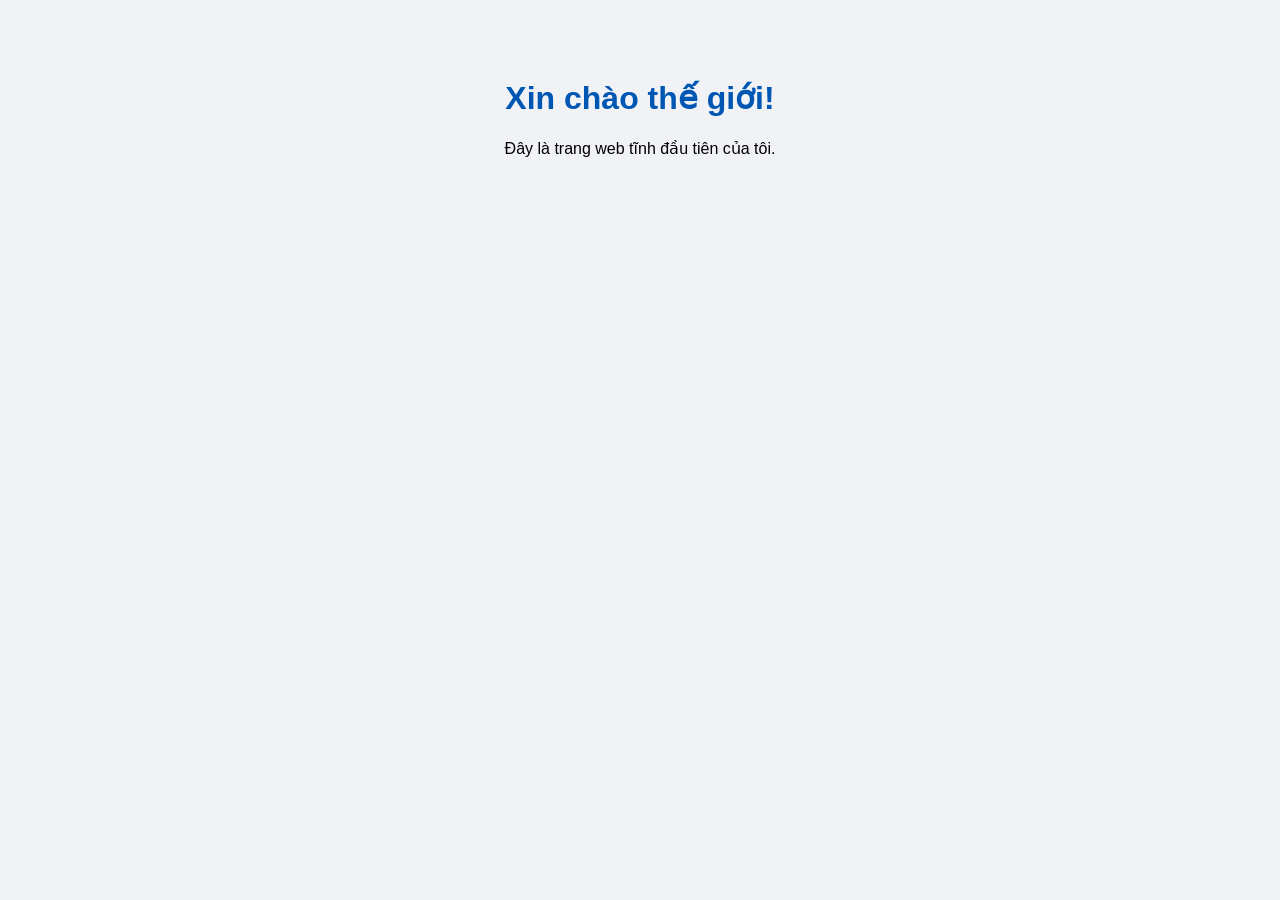
==== index.html @ 31c8afc0 "init" ====
<!DOCTYPE html>
<html lang="vi">
<head>
    <meta charset="UTF-8">
    <title>Dự án của tôi</title>
    <link rel="stylesheet" href="style.css">
</head>
<body>
    <h1>Xin chào thế giới!</h1>
    <p>Đây là trang web tĩnh đầu tiên của tôi.</p>
</body>
</html>
---- style.css ----
body {
    font-family: Arial, sans-serif;
    text-align: center;
    background-color: #f0f2f5;
    padding-top: 50px;
}
h1 {
    color: #0056b3;
}
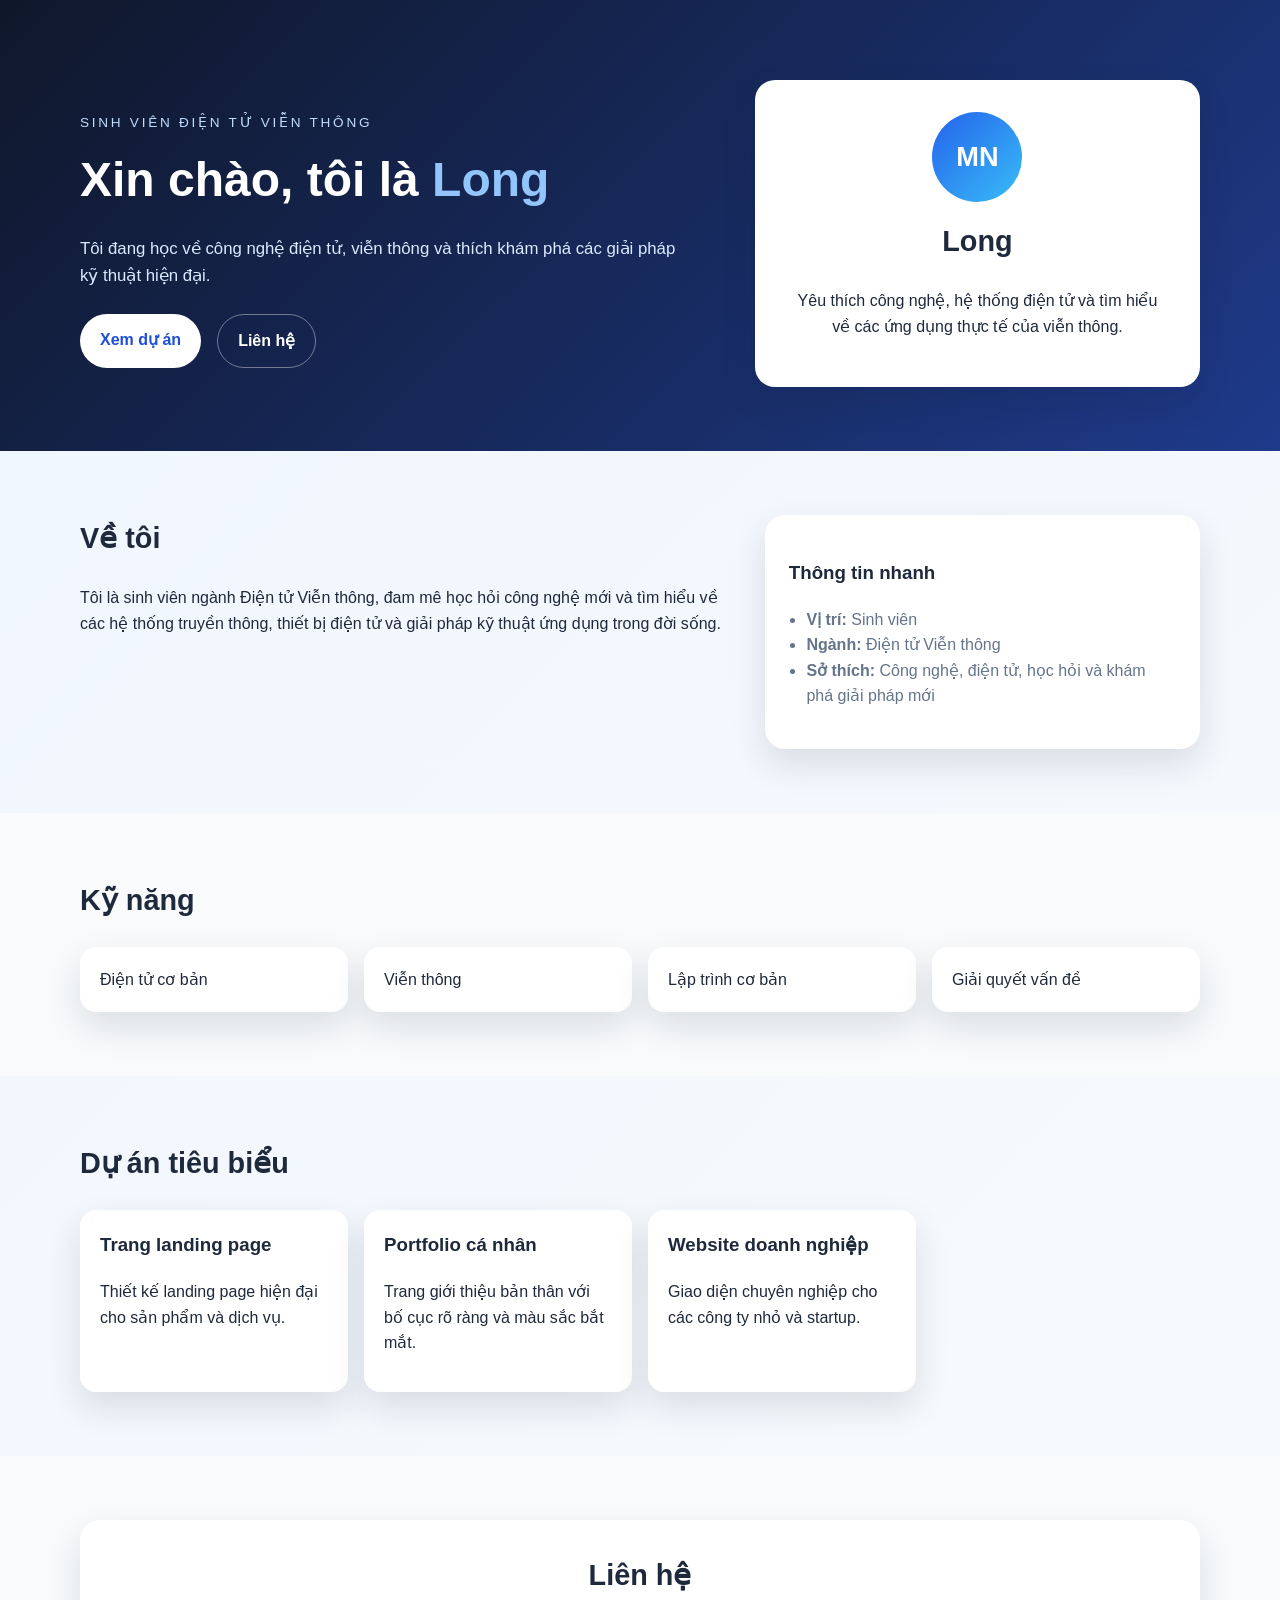
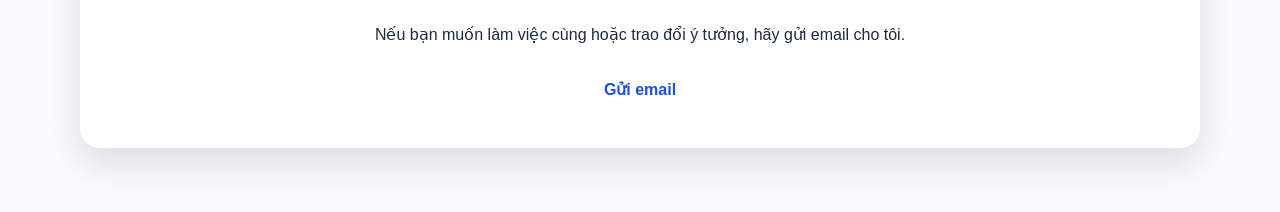
==== commit a2b234b4: "portfolio" ====
--- a/index.html
+++ b/index.html
@@ -2,11 +2,88 @@
 <html lang="vi">
 <head>
     <meta charset="UTF-8">
-    <title>Dự án của tôi</title>
+    <meta name="viewport" content="width=device-width, initial-scale=1.0">
+    <title>Portfolio của tôi</title>
     <link rel="stylesheet" href="style.css">
 </head>
 <body>
-    <h1>Xin chào thế giới!</h1>
-    <p>Đây là trang web tĩnh đầu tiên của tôi.</p>
+    <header class="hero">
+        <div class="container hero-content">
+            <div class="hero-text">
+                <p class="eyebrow">Sinh viên Điện tử Viễn thông</p>
+                <h1>Xin chào, tôi là <span>Long</span></h1>
+                <p class="lead">Tôi đang học về công nghệ điện tử, viễn thông và thích khám phá các giải pháp kỹ thuật hiện đại.</p>
+                <div class="hero-actions">
+                    <a class="button primary" href="#projects">Xem dự án</a>
+                    <a class="button secondary" href="#contact">Liên hệ</a>
+                </div>
+            </div>
+
+            <div class="hero-card">
+                <div class="avatar">MN</div>
+                <h2>Long</h2>
+                <p>Yêu thích công nghệ, hệ thống điện tử và tìm hiểu về các ứng dụng thực tế của viễn thông.</p>
+            </div>
+        </div>
+    </header>
+
+    <main>
+        <section id="about" class="section">
+            <div class="container section-grid">
+                <div>
+                    <h2>Về tôi</h2>
+                    <p>Tôi là sinh viên ngành Điện tử Viễn thông, đam mê học hỏi công nghệ mới và tìm hiểu về các hệ thống truyền thông, thiết bị điện tử và giải pháp kỹ thuật ứng dụng trong đời sống.</p>
+                </div>
+                <div class="info-box">
+                    <h3>Thông tin nhanh</h3>
+                    <ul>
+                        <li><strong>Vị trí:</strong> Sinh viên</li>
+                        <li><strong>Ngành:</strong> Điện tử Viễn thông</li>
+                        <li><strong>Sở thích:</strong> Công nghệ, điện tử, học hỏi và khám phá giải pháp mới</li>
+                    </ul>
+                </div>
+            </div>
+        </section>
+
+        <section id="skills" class="section alt">
+            <div class="container">
+                <h2>Kỹ năng</h2>
+                <div class="skills-grid">
+                    <div class="skill-card">Điện tử cơ bản</div>
+                    <div class="skill-card">Viễn thông</div>
+                    <div class="skill-card">Lập trình cơ bản</div>
+                    <div class="skill-card">Giải quyết vấn đề</div>
+                </div>
+            </div>
+        </section>
+
+        <section id="projects" class="section">
+            <div class="container">
+                <h2>Dự án tiêu biểu</h2>
+                <div class="projects-grid">
+                    <article class="project-card">
+                        <h3>Trang landing page</h3>
+                        <p>Thiết kế landing page hiện đại cho sản phẩm và dịch vụ.</p>
+                    </article>
+                    <article class="project-card">
+                        <h3>Portfolio cá nhân</h3>
+                        <p>Trang giới thiệu bản thân với bố cục rõ ràng và màu sắc bắt mắt.</p>
+                    </article>
+                    <article class="project-card">
+                        <h3>Website doanh nghiệp</h3>
+                        <p>Giao diện chuyên nghiệp cho các công ty nhỏ và startup.</p>
+                    </article>
+                </div>
+            </div>
+        </section>
+
+        <section id="contact" class="section alt">
+            <div class="container contact-card">
+                <h2>Liên hệ</h2>
+                <p>Nếu bạn muốn làm việc cùng hoặc trao đổi ý tưởng, hãy gửi email cho tôi.</p>
+                <a class="button primary" href="mailto:yourname@email.com">Gửi email</a>
+            </div>
+        </section>
+    </main>
 </body>
 </html>
--- a/style.css
+++ b/style.css
@@ -1,9 +1,187 @@
+:root {
+    --bg: #0f172a;
+    --surface: #ffffff;
+    --surface-alt: #f8fafc;
+    --text: #1e293b;
+    --muted: #64748b;
+    --primary: #2563eb;
+    --primary-dark: #1d4ed8;
+    --shadow: 0 15px 35px rgba(15, 23, 42, 0.12);
+}
+
+* {
+    box-sizing: border-box;
+}
+
 body {
+    margin: 0;
     font-family: Arial, sans-serif;
+    color: var(--text);
+    background: linear-gradient(135deg, #eff6ff 0%, #f8fafc 100%);
+    line-height: 1.6;
+}
+
+.container {
+    width: min(1120px, calc(100% - 2rem));
+    margin: 0 auto;
+}
+
+.hero {
+    padding: 5rem 0 4rem;
+    background: linear-gradient(135deg, #0f172a 0%, #1e3a8a 100%);
+    color: white;
+}
+
+.hero-content {
+    display: grid;
+    grid-template-columns: 1.3fr 0.9fr;
+    gap: 2rem;
+    align-items: center;
+}
+
+.eyebrow {
+    text-transform: uppercase;
+    letter-spacing: 0.2em;
+    font-size: 0.85rem;
+    color: #bfdbfe;
+    margin-bottom: 0.5rem;
+}
+
+.hero h1 {
+    font-size: clamp(2rem, 4vw, 3rem);
+    margin: 0 0 1rem;
+}
+
+.hero h1 span {
+    color: #93c5fd;
+}
+
+.lead {
+    font-size: 1.05rem;
+    color: #dbeafe;
+    max-width: 600px;
+}
+
+.hero-actions {
+    display: flex;
+    flex-wrap: wrap;
+    gap: 1rem;
+    margin-top: 1.5rem;
+}
+
+.button {
+    display: inline-block;
+    padding: 0.85rem 1.25rem;
+    border-radius: 999px;
+    text-decoration: none;
+    font-weight: 700;
+    transition: transform 0.2s ease, box-shadow 0.2s ease;
+}
+
+.button:hover {
+    transform: translateY(-2px);
+}
+
+.button.primary {
+    background: white;
+    color: var(--primary-dark);
+}
+
+.button.secondary {
+    border: 1px solid rgba(255,255,255,0.4);
+    color: white;
+}
+
+.hero-card,
+.info-box,
+.project-card,
+.contact-card {
+    background: var(--surface);
+    color: var(--text);
+    border-radius: 20px;
+    box-shadow: var(--shadow);
+}
+
+.hero-card {
+    padding: 2rem;
     text-align: center;
-    background-color: #f0f2f5;
-    padding-top: 50px;
 }
-h1 {
-    color: #0056b3;
-}+
+.avatar {
+    width: 90px;
+    height: 90px;
+    margin: 0 auto 1rem;
+    border-radius: 50%;
+    background: linear-gradient(135deg, var(--primary), #38bdf8);
+    color: white;
+    display: grid;
+    place-items: center;
+    font-size: 1.7rem;
+    font-weight: 700;
+}
+
+.section {
+    padding: 4rem 0;
+}
+
+.section.alt {
+    background: var(--surface-alt);
+}
+
+.section-grid {
+    display: grid;
+    grid-template-columns: 1.2fr 0.8fr;
+    gap: 2rem;
+    align-items: start;
+}
+
+h2 {
+    font-size: 1.8rem;
+    margin-top: 0;
+}
+
+.info-box {
+    padding: 1.5rem;
+}
+
+.info-box ul {
+    padding-left: 1.1rem;
+    color: var(--muted);
+}
+
+.skills-grid,
+.projects-grid {
+    display: grid;
+    grid-template-columns: repeat(4, minmax(0, 1fr));
+    gap: 1rem;
+}
+
+.skill-card,
+.project-card {
+    padding: 1.25rem;
+    background: var(--surface);
+    border-radius: 16px;
+    box-shadow: var(--shadow);
+}
+
+.project-card h3 {
+    margin-top: 0;
+}
+
+.contact-card {
+    padding: 2rem;
+    text-align: center;
+}
+
+@media (max-width: 800px) {
+    .hero-content,
+    .section-grid,
+    .skills-grid,
+    .projects-grid {
+        grid-template-columns: 1fr;
+    }
+
+    .hero {
+        padding-top: 3.5rem;
+    }
+}
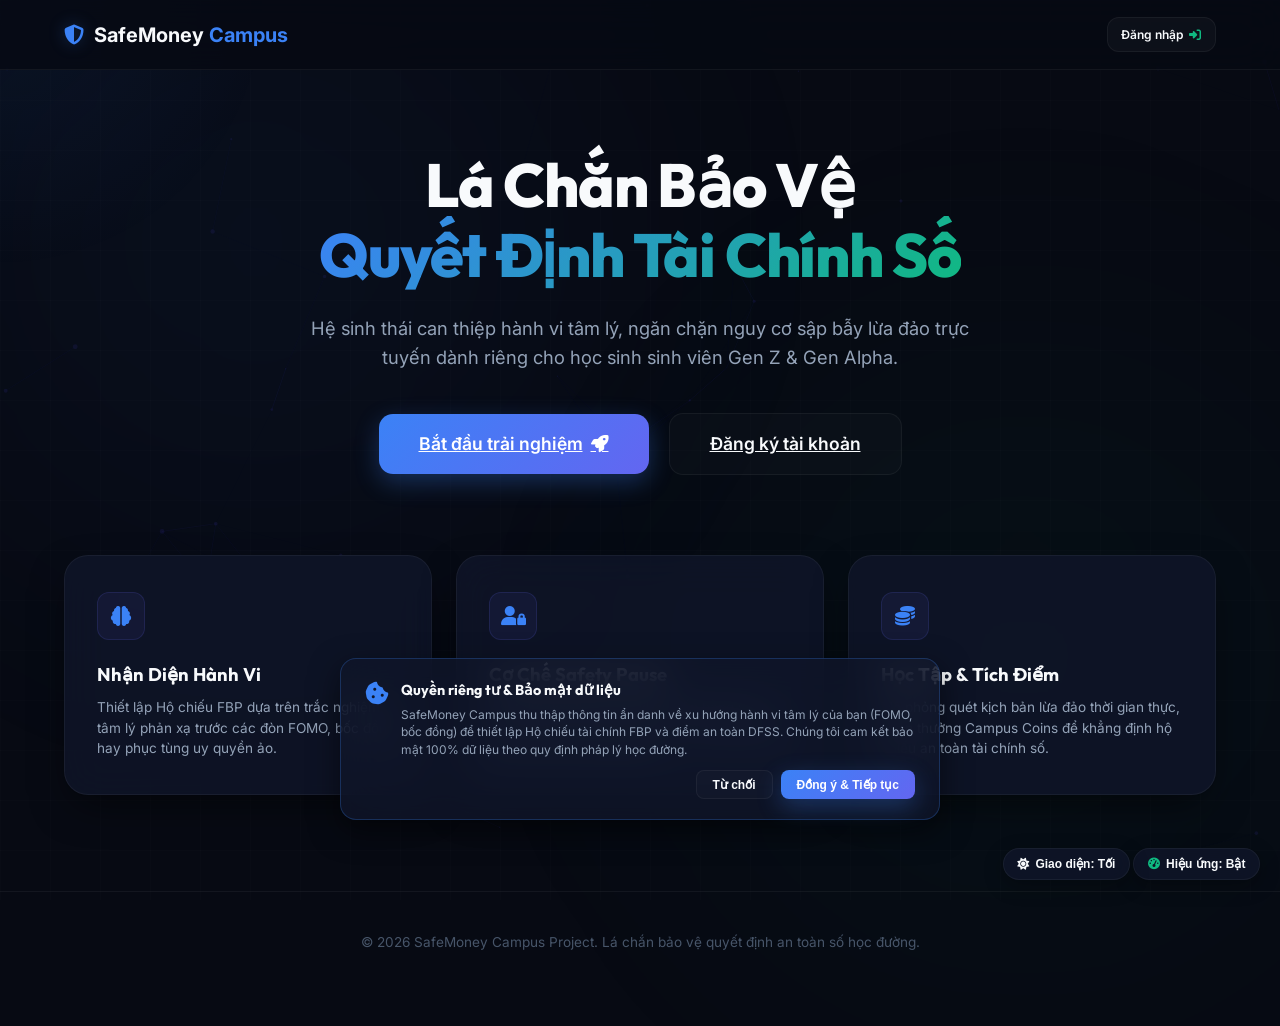
==== commit 1c40c435: "chibe" ====
--- a/index.html
+++ b/index.html
@@ -3,87 +3,149 @@
 <head>
     <meta charset="UTF-8">
     <meta name="viewport" content="width=device-width, initial-scale=1.0">
-    <title>Portfolio của tôi</title>
-    <link rel="stylesheet" href="style.css">
+    <title>SafeMoney Campus | Lá Chắn Bảo Vệ Quyết Định Số</title>
+    
+    <!-- CSS and Fonts -->
+    <link rel="stylesheet" href="./css/style.css">
+    <link rel="stylesheet" href="https://cdnjs.cloudflare.com/ajax/libs/font-awesome/6.4.0/css/all.min.css">
 </head>
 <body>
-    <header class="hero">
-        <div class="container hero-content">
-            <div class="hero-text">
-                <p class="eyebrow">Sinh viên Điện tử Viễn thông</p>
-                <h1>Xin chào, tôi là <span>Long</span></h1>
-                <p class="lead">Tôi đang học về công nghệ điện tử, viễn thông và thích khám phá các giải pháp kỹ thuật hiện đại.</p>
-                <div class="hero-actions">
-                    <a class="button primary" href="#projects">Xem dự án</a>
-                    <a class="button secondary" href="#contact">Liên hệ</a>
-                </div>
+    <!-- Network Particles Canvas -->
+    <div id="particles-js" style="position: fixed; width: 100%; height: 100%; top: 0; left: 0; z-index: -3; pointer-events: none;"></div>
+    
+    <!-- Subtle Grid Scan background -->
+    <div class="grid-bg"></div>
+    
+    <!-- Mouse Spotlight glow background -->
+    <div class="mouse-glow"></div>
+
+    <!-- Ambient Glows -->
+    <div class="bg-glow bg-glow-1"></div>
+    <div class="bg-glow bg-glow-2"></div>
+
+    <!-- Simple Header -->
+    <header class="app-header">
+        <div class="container header-container">
+            <div class="logo-box">
+                <i class="fa-solid fa-shield-halved"></i>
+                <div class="logo-text">SafeMoney<span> Campus</span></div>
             </div>
-
-            <div class="hero-card">
-                <div class="avatar">MN</div>
-                <h2>Long</h2>
-                <p>Yêu thích công nghệ, hệ thống điện tử và tìm hiểu về các ứng dụng thực tế của viễn thông.</p>
+            
+            <div class="header-stats" id="header-links">
+                <!-- Swapped dynamically by JS -->
+                <a href="./login.html" class="stat-tag score" style="text-decoration: none; color: var(--text-primary);">
+                    Đăng nhập <i class="fa-solid fa-right-to-bracket"></i>
+                </a>
             </div>
         </div>
     </header>
 
-    <main>
-        <section id="about" class="section">
-            <div class="container section-grid">
-                <div>
-                    <h2>Về tôi</h2>
-                    <p>Tôi là sinh viên ngành Điện tử Viễn thông, đam mê học hỏi công nghệ mới và tìm hiểu về các hệ thống truyền thông, thiết bị điện tử và giải pháp kỹ thuật ứng dụng trong đời sống.</p>
+    <main class="container">
+        <section class="landing-hero">
+            <h1 class="hero-title">Lá Chắn Bảo Vệ <br><span>Quyết Định Tài Chính Số</span></h1>
+            <p class="hero-lead">Hệ sinh thái can thiệp hành vi tâm lý, ngăn chặn nguy cơ sập bẫy lừa đảo trực tuyến dành riêng cho học sinh sinh viên Gen Z & Gen Alpha.</p>
+            
+            <div id="hero-actions">
+                <a href="./login.html" class="btn btn-primary" style="font-size: 1.1rem; padding: 1rem 2.5rem; margin-right: 1rem;" id="btn-primary-action">
+                    Bắt đầu trải nghiệm <i class="fa-solid fa-rocket"></i>
+                </a>
+                <a href="./login.html?tab=register" class="btn btn-secondary" style="font-size: 1.1rem; padding: 1rem 2.5rem;" id="btn-secondary-action">
+                    Đăng ký tài khoản
+                </a>
+            </div>
+
+            <!-- Features details block -->
+            <div class="features-grid">
+                <!-- Feature 1 -->
+                <div class="feature-card glass-panel">
+                    <div class="feature-icon"><i class="fa-solid fa-brain"></i></div>
+                    <h3>Nhận Diện Hành Vi</h3>
+                    <p>Thiết lập Hộ chiếu FBP dựa trên trắc nghiệm tâm lý phản xạ trước các đòn FOMO, bốc đồng hay phục tùng uy quyền ảo.</p>
                 </div>
-                <div class="info-box">
-                    <h3>Thông tin nhanh</h3>
-                    <ul>
-                        <li><strong>Vị trí:</strong> Sinh viên</li>
-                        <li><strong>Ngành:</strong> Điện tử Viễn thông</li>
-                        <li><strong>Sở thích:</strong> Công nghệ, điện tử, học hỏi và khám phá giải pháp mới</li>
-                    </ul>
+                <!-- Feature 2 -->
+                <div class="feature-card glass-panel">
+                    <div class="feature-icon"><i class="fa-solid fa-user-lock"></i></div>
+                    <h3>Cơ Chế Safety Pause</h3>
+                    <p>Ngắt đứt đòn thao túng khẩn cấp bằng màn hình đếm ngược khóa hành vi, mở rộng không gian tư duy lý trí phản biện.</p>
+                </div>
+                <!-- Feature 3 -->
+                <div class="feature-card glass-panel">
+                    <div class="feature-icon"><i class="fa-solid fa-coins"></i></div>
+                    <h3>Học Tập & Tích Điểm</h3>
+                    <p>Mô phỏng quét kịch bản lừa đảo thời gian thực, nhận thưởng Campus Coins để khẳng định hộ chiếu an toàn tài chính số.</p>
                 </div>
             </div>
         </section>
+    </main>
 
-        <section id="skills" class="section alt">
-            <div class="container">
-                <h2>Kỹ năng</h2>
-                <div class="skills-grid">
-                    <div class="skill-card">Điện tử cơ bản</div>
-                    <div class="skill-card">Viễn thông</div>
-                    <div class="skill-card">Lập trình cơ bản</div>
-                    <div class="skill-card">Giải quyết vấn đề</div>
-                </div>
+    <!-- Privacy / Cookie Consent Banner -->
+    <div id="privacy-banner" class="glass-panel" style="position: fixed; bottom: 80px; left: 50%; transform: translateX(-50%); width: 90%; max-width: 600px; padding: 1.25rem 1.5rem; display: flex; flex-direction: column; gap: 12px; z-index: 1000; box-shadow: 0 10px 30px rgba(0,0,0,0.5); border: 1px solid rgba(59, 130, 246, 0.25); border-radius: 16px; backdrop-filter: blur(20px); transition: opacity 0.3s ease;">
+        <div style="display: flex; align-items: flex-start; gap: 12px;">
+            <i class="fa-solid fa-cookie-bite" style="color: var(--color-primary); font-size: 1.5rem; margin-top: 2px;"></i>
+            <div>
+                <h4 style="margin: 0; font-family: var(--font-heading); font-size: 0.9rem; font-weight: 700; color: var(--text-primary);">Quyền riêng tư & Bảo mật dữ liệu</h4>
+                <p style="margin: 4px 0 0 0; color: var(--text-secondary); font-size: 0.75rem; line-height: 1.45;">SafeMoney Campus thu thập thông tin ẩn danh về xu hướng hành vi tâm lý của bạn (FOMO, bốc đồng) để thiết lập Hộ chiếu tài chính FBP và điểm an toàn DFSS. Chúng tôi cam kết bảo mật 100% dữ liệu theo quy định pháp lý học đường.</p>
             </div>
-        </section>
+        </div>
+        <div style="display: flex; justify-content: flex-end; gap: 8px;">
+            <button class="btn btn-secondary" id="btn-privacy-decline" style="padding: 0.4rem 1rem; font-size: 0.75rem; border-radius: 8px;">Từ chối</button>
+            <button class="btn btn-primary" id="btn-privacy-accept" style="padding: 0.4rem 1rem; font-size: 0.75rem; border-radius: 8px;">Đồng ý & Tiếp tục</button>
+        </div>
+    </div>
 
-        <section id="projects" class="section">
-            <div class="container">
-                <h2>Dự án tiêu biểu</h2>
-                <div class="projects-grid">
-                    <article class="project-card">
-                        <h3>Trang landing page</h3>
-                        <p>Thiết kế landing page hiện đại cho sản phẩm và dịch vụ.</p>
-                    </article>
-                    <article class="project-card">
-                        <h3>Portfolio cá nhân</h3>
-                        <p>Trang giới thiệu bản thân với bố cục rõ ràng và màu sắc bắt mắt.</p>
-                    </article>
-                    <article class="project-card">
-                        <h3>Website doanh nghiệp</h3>
-                        <p>Giao diện chuyên nghiệp cho các công ty nhỏ và startup.</p>
-                    </article>
-                </div>
-            </div>
-        </section>
+    <footer style="padding: 2.5rem 0; border-top: 1px solid var(--border-color); text-align: center; color: var(--text-muted); font-size: 0.85rem; margin-top: 3rem;">
+        <div class="container">
+            <p>&copy; 2026 SafeMoney Campus Project. Lá chắn bảo vệ quyết định an toàn số học đường.</p>
+        </div>
+    </footer>
 
-        <section id="contact" class="section alt">
-            <div class="container contact-card">
-                <h2>Liên hệ</h2>
-                <p>Nếu bạn muốn làm việc cùng hoặc trao đổi ý tưởng, hãy gửi email cho tôi.</p>
-                <a class="button primary" href="mailto:yourname@email.com">Gửi email</a>
-            </div>
-        </section>
-    </main>
+    <!-- Scripts -->
+    <script src="./assets/particles.min.js"></script>
+    <script src="./js/script.js"></script>
+    
+    <script>
+        document.addEventListener('DOMContentLoaded', () => {
+            const currentUser = JSON.parse(localStorage.getItem('sm_current_user'));
+            const headerLinks = document.getElementById('header-links');
+            const heroActions = document.getElementById('hero-actions');
+            
+            if (currentUser) {
+                const redirectPath = currentUser.isProfileCompleted ? './dashboard.html' : './onboarding.html';
+                
+                headerLinks.innerHTML = `
+                    <a href="${redirectPath}" class="stat-tag score" style="text-decoration: none; color: var(--color-safe); font-weight:700;">
+                        <i class="fa-solid fa-gauge-high"></i> Dashboard
+                    </a>
+                `;
+                heroActions.innerHTML = `
+                    <a href="${redirectPath}" class="btn btn-primary" style="font-size: 1.1rem; padding: 1rem 2.5rem;">
+                        Truy cập ứng dụng <i class="fa-solid fa-arrow-right"></i>
+                    </a>
+                `;
+            }
+
+            // Cookie consent logic
+            const banner = document.getElementById('privacy-banner');
+            const acceptBtn = document.getElementById('btn-privacy-accept');
+            const declineBtn = document.getElementById('btn-privacy-decline');
+
+            if (localStorage.getItem('cookie_consent') === 'true') {
+                banner.style.display = 'none';
+            }
+
+            acceptBtn.addEventListener('click', () => {
+                localStorage.setItem('cookie_consent', 'true');
+                banner.style.opacity = '0';
+                setTimeout(() => banner.style.display = 'none', 300);
+                if (window.showToast) window.showToast('Cảm ơn bạn đã chấp thuận chính sách bảo mật!', 'success');
+            });
+
+            declineBtn.addEventListener('click', () => {
+                banner.style.opacity = '0';
+                setTimeout(() => banner.style.display = 'none', 300);
+                if (window.showToast) window.showToast('Bạn đã từ chối chia sẻ Cookies, một số cấu hình có thể không lưu trữ lâu dài.', 'warning');
+            });
+        });
+    </script>
 </body>
-</html>+</html>
--- a/css/style.css
+++ b/css/style.css
@@ -0,0 +1,1156 @@
+@import url('https://fonts.googleapis.com/css2?family=Inter:wght@300;400;500;600;700;800&family=Outfit:wght@400;500;600;700;800&display=swap');
+
+:root {
+    --bg-dark: #070a13;
+    --bg-card: rgba(15, 22, 42, 0.8);
+    --border-color: rgba(255, 255, 255, 0.05);
+    --border-glow: rgba(59, 130, 246, 0.15);
+    
+    --text-primary: #f8fafc;
+    --text-secondary: #94a3b8;
+    --text-muted: #475569;
+    
+    --color-primary: #3b82f6;     /* Trustworthy Blue */
+    --color-primary-glow: rgba(59, 130, 246, 0.3);
+    --color-safe: #10b981;        /* Emerald Green */
+    --color-safe-glow: rgba(16, 185, 129, 0.25);
+    --color-warning: #f59e0b;     /* Warning Amber */
+    --color-danger: #ef4444;      /* Alert Crimson */
+    --color-danger-glow: rgba(239, 68, 68, 0.4);
+    --color-coin: #facc15;        /* Gold Coins */
+    
+    --font-heading: 'Outfit', sans-serif;
+    --font-body: 'Inter', sans-serif;
+    
+    --card-shadow: 0 16px 40px -10px rgba(0, 0, 0, 0.6);
+    --transition-smooth: all 0.4s cubic-bezier(0.16, 1, 0.3, 1);
+}
+
+/* Base resets */
+* {
+    margin: 0;
+    padding: 0;
+    box-sizing: border-box;
+    -webkit-tap-highlight-color: transparent;
+}
+
+body {
+    background-color: var(--bg-dark);
+    color: var(--text-primary);
+    font-family: var(--font-body);
+    overflow-x: hidden;
+    line-height: 1.6;
+    min-height: 100vh;
+    padding-bottom: 2rem;
+    transition: background-color 0.4s ease, color 0.4s ease;
+}
+
+.container {
+    width: 100%;
+    max-width: 1200px;
+    margin: 0 auto;
+    padding: 0 1.5rem;
+}
+
+/* Background elements */
+.bg-glow {
+    position: fixed;
+    width: 80vw;
+    height: 80vw;
+    border-radius: 50%;
+    z-index: -2;
+    pointer-events: none;
+    filter: blur(100px);
+}
+.bg-glow-1 {
+    top: -30%;
+    left: -20%;
+    background: radial-gradient(circle, rgba(59, 130, 246, 0.05) 0%, rgba(0,0,0,0) 70%);
+}
+.bg-glow-2 {
+    bottom: -30%;
+    right: -20%;
+    background: radial-gradient(circle, rgba(16, 185, 129, 0.04) 0%, rgba(0,0,0,0) 70%);
+}
+
+.glass-panel {
+    background: var(--bg-card);
+    backdrop-filter: blur(20px);
+    -webkit-backdrop-filter: blur(20px);
+    border: 1px solid var(--border-color);
+    border-radius: 24px;
+    box-shadow: var(--card-shadow);
+    transition: var(--transition-smooth);
+    padding: 1.75rem;
+}
+.glass-panel:hover {
+    border-color: var(--border-glow);
+    box-shadow: 0 20px 48px rgba(0, 0, 0, 0.5);
+}
+
+/* Header */
+.app-header {
+    background: rgba(7, 10, 19, 0.85);
+    backdrop-filter: blur(20px);
+    -webkit-backdrop-filter: blur(20px);
+    border-bottom: 1px solid var(--border-color);
+    height: 70px;
+    display: flex;
+    align-items: center;
+    position: sticky;
+    top: 0;
+    z-index: 100;
+}
+.header-container {
+    display: flex;
+    justify-content: space-between;
+    align-items: center;
+    width: 100%;
+}
+.logo-box {
+    display: flex;
+    align-items: center;
+    gap: 10px;
+    font-size: 1.25rem;
+    font-weight: 700;
+    color: var(--text-primary);
+}
+.logo-box i {
+    color: var(--color-primary);
+    filter: drop-shadow(0 0 8px var(--color-primary-glow));
+}
+.logo-text span {
+    color: var(--color-primary);
+}
+
+.header-stats {
+    display: flex;
+    align-items: center;
+    gap: 12px;
+}
+.stat-tag {
+    background: rgba(255, 255, 255, 0.03);
+    border: 1px solid var(--border-color);
+    border-radius: 12px;
+    padding: 0.45rem 0.85rem;
+    font-size: 0.75rem;
+    font-weight: 600;
+    display: flex;
+    align-items: center;
+    gap: 6px;
+    transition: var(--transition-smooth);
+}
+.stat-tag.coins i {
+    color: var(--color-coin);
+}
+.stat-tag.score i {
+    color: var(--color-safe);
+}
+
+/* Account dropdown switcher style */
+.accounts-dropdown-wrapper {
+    position: relative;
+}
+.accounts-dropdown-panel {
+    display: none;
+    position: absolute;
+    top: 110%;
+    right: 0;
+    width: 250px;
+    background: rgba(15, 22, 42, 0.95);
+    backdrop-filter: blur(25px);
+    border: 1px solid var(--border-color);
+    border-radius: 12px;
+    box-shadow: 0 10px 25px rgba(0,0,0,0.5);
+    z-index: 150;
+    padding: 0.75rem;
+    animation: slideUpFade 0.25s ease;
+}
+.accounts-dropdown-panel.active {
+    display: block;
+}
+.dropdown-title {
+    font-size: 0.65rem;
+    color: var(--text-secondary);
+    text-transform: uppercase;
+    letter-spacing: 0.05em;
+    padding-bottom: 6px;
+    border-bottom: 1px solid var(--border-color);
+    margin-bottom: 8px;
+    font-weight: 700;
+}
+.account-item-btn {
+    width: 100%;
+    padding: 0.6rem 0.75rem;
+    background: transparent;
+    border: none;
+    color: var(--text-secondary);
+    font-size: 0.8rem;
+    text-align: left;
+    cursor: pointer;
+    border-radius: 8px;
+    display: flex;
+    align-items: center;
+    justify-content: space-between;
+    transition: var(--transition-smooth);
+}
+.account-item-btn:hover {
+    background: rgba(255, 255, 255, 0.03);
+    color: var(--text-primary);
+}
+.account-item-btn.active {
+    color: var(--color-primary);
+    font-weight: 700;
+    background: rgba(99, 102, 241, 0.05);
+}
+.add-account-link {
+    display: flex;
+    align-items: center;
+    gap: 8px;
+    padding: 0.6rem 0.75rem;
+    color: var(--color-safe);
+    font-size: 0.8rem;
+    font-weight: 600;
+    text-decoration: none;
+    border-top: 1px solid var(--border-color);
+    margin-top: 8px;
+    border-radius: 8px;
+    transition: var(--transition-smooth);
+}
+.add-account-link:hover {
+    background: rgba(16, 185, 129, 0.05);
+}
+
+/* Authentication Page layout */
+.auth-wrapper {
+    display: flex;
+    justify-content: center;
+    align-items: center;
+    min-height: calc(100vh - 160px);
+}
+.auth-card {
+    width: 100%;
+    max-width: 440px;
+    padding: 2.5rem;
+    border-radius: 28px;
+    animation: slideUpFade 0.6s cubic-bezier(0.16, 1, 0.3, 1);
+}
+.auth-tabs {
+    display: flex;
+    background: rgba(255, 255, 255, 0.02);
+    border: 1px solid var(--border-color);
+    border-radius: 14px;
+    padding: 4px;
+    margin-bottom: 2rem;
+}
+.auth-tab-btn {
+    flex: 1;
+    background: transparent;
+    border: none;
+    color: var(--text-secondary);
+    padding: 0.65rem;
+    font-size: 0.85rem;
+    font-weight: 600;
+    border-radius: 10px;
+    cursor: pointer;
+    transition: var(--transition-smooth);
+}
+.auth-tab-btn.active {
+    background: var(--color-primary);
+    color: white;
+    box-shadow: 0 4px 12px var(--color-primary-glow);
+}
+.auth-form-panel {
+    display: none;
+}
+.auth-form-panel.active {
+    display: flex;
+    flex-direction: column;
+}
+.auth-error-alert {
+    display: none;
+    padding: 0.85rem 1.25rem;
+    background: rgba(239, 68, 68, 0.1);
+    color: #f87171;
+    border: 1px solid rgba(239, 68, 68, 0.2);
+    border-radius: 10px;
+    font-size: 0.85rem;
+    margin-bottom: 1rem;
+}
+
+.slider-group {
+    display: flex;
+    flex-direction: column;
+    gap: 8px;
+    margin-bottom: 1.25rem;
+}
+.form-label-auth {
+    font-size: 0.75rem;
+    font-weight: 600;
+    color: var(--text-secondary);
+    text-transform: uppercase;
+    letter-spacing: 0.05em;
+}
+.form-input-auth {
+    background: rgba(255, 255, 255, 0.02);
+    border: 1px solid var(--border-color);
+    border-radius: 12px;
+    padding: 0.85rem 1rem;
+    color: white;
+    font-size: 0.9rem;
+    outline: none;
+    transition: var(--transition-smooth);
+}
+.form-input-auth:focus {
+    border-color: var(--color-primary);
+    box-shadow: 0 0 10px var(--color-primary-glow);
+}
+
+/* General buttons */
+.btn {
+    display: inline-flex;
+    align-items: center;
+    gap: 8px;
+    padding: 0.75rem 1.5rem;
+    border-radius: 14px;
+    font-weight: 600;
+    font-size: 0.9rem;
+    cursor: pointer;
+    transition: var(--transition-smooth);
+    border: none;
+}
+.btn-primary {
+    background: linear-gradient(135deg, var(--color-primary), #6366f1);
+    color: white;
+    box-shadow: 0 8px 24px var(--color-primary-glow);
+}
+.btn-primary:hover {
+    transform: translateY(-2px);
+    box-shadow: 0 12px 30px rgba(59, 130, 246, 0.4);
+}
+.btn-primary:disabled {
+    opacity: 0.5;
+    cursor: not-allowed;
+    transform: none;
+}
+.btn-secondary {
+    background: rgba(255, 255, 255, 0.02);
+    border: 1px solid var(--border-color);
+    color: var(--text-primary);
+}
+.btn-secondary:hover {
+    background: rgba(255, 255, 255, 0.05);
+    border-color: var(--text-secondary);
+}
+.btn-restart {
+    background: rgba(255, 255, 255, 0.02);
+    border: 1px solid var(--border-color);
+    color: var(--text-secondary);
+}
+.btn-restart:hover {
+    color: var(--text-primary);
+    border-color: var(--text-secondary);
+}
+
+/* Landing Hero Section */
+.landing-hero {
+    text-align: center;
+    padding: 5rem 0 3rem 0;
+    display: flex;
+    flex-direction: column;
+    align-items: center;
+}
+.hero-title {
+    font-family: var(--font-heading);
+    font-size: clamp(2rem, 5.5vw, 3.8rem);
+    font-weight: 800;
+    line-height: 1.15;
+    margin-bottom: 1.5rem;
+    letter-spacing: -0.02em;
+}
+.hero-title span {
+    background: linear-gradient(135deg, var(--color-primary), var(--color-safe));
+    -webkit-background-clip: text;
+    -webkit-text-fill-color: transparent;
+}
+.hero-lead {
+    font-size: clamp(0.95rem, 2vw, 1.15rem);
+    color: var(--text-secondary);
+    max-width: 680px;
+    margin-bottom: 2.5rem;
+}
+.features-grid {
+    display: grid;
+    grid-template-columns: repeat(auto-fit, minmax(280px, 1fr));
+    gap: 1.5rem;
+    width: 100%;
+    margin-top: 5rem;
+    text-align: left;
+}
+.feature-card {
+    padding: 2.25rem 2rem;
+}
+.feature-icon {
+    width: 48px;
+    height: 48px;
+    border-radius: 12px;
+    background: rgba(99, 102, 241, 0.08);
+    border: 1px solid rgba(99, 102, 241, 0.15);
+    color: var(--color-primary);
+    display: flex;
+    align-items: center;
+    justify-content: center;
+    font-size: 1.25rem;
+    margin-bottom: 1.25rem;
+}
+.feature-card h3 {
+    font-family: var(--font-heading);
+    font-size: 1.15rem;
+    font-weight: 700;
+    margin-bottom: 0.5rem;
+}
+.feature-card p {
+    color: var(--text-secondary);
+    font-size: 0.85rem;
+    line-height: 1.5;
+}
+
+/* Onboarding Layout */
+.setup-layout {
+    display: grid;
+    grid-template-columns: 1fr;
+    gap: 1.5rem;
+}
+.setup-card {
+    padding: 2.5rem;
+}
+.preset-row {
+    background: rgba(255, 255, 255, 0.02);
+    border: 1px solid var(--border-color);
+    border-radius: 14px;
+    padding: 0.85rem 1rem;
+    color: var(--text-secondary);
+    font-size: 0.85rem;
+    cursor: pointer;
+    transition: var(--transition-smooth);
+    border: 1px solid var(--border-color);
+}
+.preset-row:hover {
+    background: rgba(255, 255, 255, 0.05);
+    color: var(--text-primary);
+    border-color: var(--color-primary-glow);
+}
+
+.instruction-side-card {
+    padding: 2rem;
+    display: flex;
+    flex-direction: column;
+    gap: 1rem;
+}
+.instruction-side-card h3 {
+    font-family: var(--font-heading);
+    font-size: 1.1rem;
+    font-weight: 700;
+    display: flex;
+    align-items: center;
+    gap: 8px;
+}
+.instruction-side-card p {
+    font-size: 0.85rem;
+    color: var(--text-secondary);
+    line-height: 1.6;
+}
+
+/* Main Dashboard layout */
+.view-panel {
+    display: none;
+    animation: slideUpFade 0.4s ease;
+}
+.view-panel.active {
+    display: block;
+}
+
+.dashboard-grid {
+    display: grid;
+    grid-template-columns: 1fr;
+    gap: 1.5rem;
+    margin-top: 1.5rem;
+}
+
+/* Score Donut Card */
+.score-circle-container {
+    display: flex;
+    flex-direction: column;
+    align-items: center;
+    justify-content: center;
+    padding: 2.5rem 1.5rem;
+    text-align: center;
+    height: 100%;
+}
+.gauge-wrapper {
+    position: relative;
+    width: 170px;
+    height: 170px;
+    margin-bottom: 1.5rem;
+}
+.gauge-svg {
+    width: 100%;
+    height: 100%;
+    transform: rotate(-90deg);
+}
+.gauge-bg {
+    fill: none;
+    stroke: rgba(255,255,255,0.03);
+    stroke-width: 10;
+}
+.gauge-fill {
+    fill: none;
+    stroke: var(--color-safe);
+    stroke-width: 10;
+    stroke-linecap: round;
+    stroke-dasharray: 440;
+    stroke-dashoffset: 440;
+    transition: stroke-dashoffset 1s ease-out, stroke 0.4s ease;
+}
+.gauge-value {
+    position: absolute;
+    top: 50%;
+    left: 50%;
+    transform: translate(-50%, -50%);
+    font-family: var(--font-heading);
+    font-size: 2.5rem;
+    font-weight: 800;
+}
+.gauge-value span {
+    font-size: 1rem;
+    color: var(--text-secondary);
+    font-weight: 500;
+}
+.score-rating {
+    font-family: var(--font-heading);
+    font-size: 1.15rem;
+    font-weight: 700;
+    margin-bottom: 0.5rem;
+}
+.score-desc {
+    font-size: 0.8rem;
+    color: var(--text-secondary);
+    max-width: 220px;
+    line-height: 1.5;
+}
+
+/* Fintech Passport Card */
+.passport-card-content {
+    display: flex;
+    flex-direction: column;
+    justify-content: space-between;
+    height: 100%;
+}
+.passport-header {
+    display: flex;
+    justify-content: space-between;
+    align-items: flex-start;
+    margin-bottom: 1.25rem;
+}
+.passport-chip {
+    width: 38px;
+    height: 30px;
+    background: linear-gradient(135deg, #facc15, #eab308);
+    border-radius: 6px;
+    position: relative;
+    box-shadow: 0 0 10px rgba(250, 204, 21, 0.4);
+}
+.passport-chip::before {
+    content: '';
+    position: absolute;
+    inset: 4px;
+    border: 1px solid rgba(0,0,0,0.15);
+    border-radius: 4px;
+}
+.passport-grid-visual {
+    display: grid;
+    grid-template-columns: 1.2fr 1fr;
+    gap: 1.5rem;
+    align-items: center;
+}
+.passport-row-item {
+    display: flex;
+    flex-direction: column;
+    gap: 2px;
+    margin-bottom: 0.85rem;
+}
+.passport-row-item span {
+    font-size: 0.65rem;
+    color: #94a3b8;
+    text-transform: uppercase;
+    font-weight: 700;
+    letter-spacing: 0.05em;
+}
+.passport-row-item strong {
+    font-family: var(--font-heading);
+    font-size: 0.95rem;
+    font-weight: 600;
+}
+.radar-box {
+    width: 120px;
+    height: 120px;
+    margin-left: auto;
+}
+.radar-svg {
+    width: 100%;
+    height: 100%;
+}
+.radar-grid {
+    fill: none;
+    stroke: rgba(255, 255, 255, 0.05);
+    stroke-width: 0.5;
+}
+.radar-axis {
+    stroke: rgba(255, 255, 255, 0.1);
+    stroke-width: 0.75;
+}
+.radar-polygon {
+    fill: rgba(59, 130, 246, 0.15);
+    stroke: var(--color-primary);
+    stroke-width: 1.5;
+    transition: all 0.6s cubic-bezier(0.16, 1, 0.3, 1);
+}
+
+/* Rewards / Ledger List */
+.ledger-wrapper {
+    display: flex;
+    flex-direction: column;
+    gap: 10px;
+}
+.ledger-row {
+    background: rgba(255, 255, 255, 0.01);
+    border: 1px solid var(--border-color);
+    border-radius: 14px;
+    padding: 0.75rem 1rem;
+    display: flex;
+    justify-content: space-between;
+    align-items: center;
+    transition: var(--transition-smooth);
+}
+.ledger-info {
+    display: flex;
+    align-items: center;
+    gap: 10px;
+    font-size: 0.8rem;
+    font-weight: 500;
+}
+.ledger-info i {
+    color: var(--text-muted);
+}
+.coin-plus {
+    font-family: var(--font-heading);
+    font-size: 0.85rem;
+    font-weight: 700;
+    color: var(--color-coin);
+}
+.ledger-row.completed {
+    border-color: rgba(16, 185, 129, 0.15);
+    background: rgba(16, 185, 129, 0.02);
+}
+.ledger-row.completed .ledger-info i {
+    color: var(--color-safe);
+}
+.ledger-row.completed .coin-plus {
+    color: var(--color-safe);
+}
+
+/* Message scanner interface */
+.simulator-layout {
+    display: grid;
+    grid-template-columns: 1fr;
+    gap: 1.5rem;
+    margin-top: 1.5rem;
+}
+.sim-left-panel {
+    padding: 2rem;
+}
+.sim-right-panel {
+    padding: 2rem;
+    display: flex;
+    flex-direction: column;
+}
+.scan-preset-list {
+    display: flex;
+    flex-direction: column;
+    gap: 10px;
+    margin-bottom: 1.5rem;
+}
+.text-input {
+    width: 100%;
+    height: 130px;
+    background: rgba(255, 255, 255, 0.02);
+    border: 1px solid var(--border-color);
+    border-radius: 16px;
+    padding: 1rem;
+    color: white;
+    font-family: var(--font-body);
+    font-size: 0.85rem;
+    outline: none;
+    resize: none;
+    transition: var(--transition-smooth);
+    margin-bottom: 1.25rem;
+}
+.text-input:focus {
+    border-color: var(--color-primary);
+    box-shadow: 0 0 12px var(--color-primary-glow);
+}
+
+/* Simulation scanner animation view */
+.scan-progress-box {
+    display: flex;
+    flex-direction: column;
+    justify-content: center;
+    align-items: center;
+    padding: 3rem 1.5rem;
+    text-align: center;
+}
+.progress-container {
+    width: 100%;
+    max-width: 280px;
+    height: 6px;
+    background: rgba(255,255,255,0.05);
+    border-radius: 3px;
+    overflow: hidden;
+    margin-bottom: 1.5rem;
+}
+.inner-bar {
+    width: 0%;
+    height: 100%;
+    background: linear-gradient(90deg, var(--color-primary), var(--color-safe));
+    border-radius: 3px;
+    transition: width 0.1s linear;
+}
+.step-log-list {
+    display: flex;
+    flex-direction: column;
+    gap: 12px;
+    text-align: left;
+    width: 100%;
+    max-width: 280px;
+}
+.step-log-item {
+    font-size: 0.75rem;
+    color: var(--text-muted);
+    display: flex;
+    align-items: center;
+    gap: 8px;
+    transition: var(--transition-smooth);
+}
+.step-log-item.active {
+    color: var(--color-primary);
+}
+.step-log-item.done {
+    color: var(--color-safe);
+}
+
+/* Scan History Log table */
+.history-table-container {
+    margin-top: 1.5rem;
+    overflow-x: auto;
+}
+.history-table {
+    width: 100%;
+    border-collapse: collapse;
+    font-size: 0.75rem;
+    text-align: left;
+}
+.history-table th {
+    padding: 0.75rem 1rem;
+    color: var(--text-secondary);
+    border-bottom: 1px solid var(--border-color);
+    text-transform: uppercase;
+    font-weight: 700;
+}
+.history-table td {
+    padding: 0.85rem 1rem;
+    border-bottom: 1px solid var(--border-color);
+    color: var(--text-primary);
+}
+
+/* Safety Pause overlay system */
+.safety-pause-overlay {
+    position: fixed;
+    inset: 0;
+    background: rgba(7, 10, 19, 0.95);
+    z-index: 9999;
+    display: flex;
+    justify-content: center;
+    align-items: center;
+    padding: 1.5rem;
+    opacity: 0;
+    pointer-events: none;
+    transition: opacity 0.4s ease;
+}
+.safety-pause-overlay.active {
+    opacity: 1;
+    pointer-events: auto;
+}
+.safety-pause-box {
+    width: min(580px, 100%);
+    border: 2px solid var(--color-danger);
+    box-shadow: 0 0 50px rgba(239, 68, 68, 0.3);
+    padding: 3rem 2rem;
+    text-align: center;
+    border-radius: 28px;
+    position: relative;
+    overflow: hidden;
+    background: #0f121d;
+    transform: translateY(40px);
+    transition: transform 0.4s cubic-bezier(0.16, 1, 0.3, 1);
+}
+.safety-pause-overlay.active .safety-pause-box {
+    transform: translateY(0);
+}
+.safety-pause-box::before {
+    content: '';
+    position: absolute;
+    top: 0;
+    left: 0;
+    width: 100%;
+    height: 4px;
+    background: linear-gradient(90deg, transparent, var(--color-danger), transparent);
+    animation: gridLaser 2s linear infinite;
+}
+.pause-icon {
+    font-size: 3rem;
+    color: var(--color-danger);
+    margin-bottom: 1rem;
+    animation: iconPulse 1.2s infinite alternate;
+}
+.pause-head-title {
+    font-family: var(--font-heading);
+    font-size: 1.75rem;
+    font-weight: 800;
+    color: var(--color-danger);
+    margin-bottom: 0.5rem;
+    text-transform: uppercase;
+}
+.pause-desc-lead {
+    font-size: 0.9rem;
+    color: var(--text-primary);
+    margin-bottom: 2rem;
+}
+
+.reflection-question-card {
+    background: rgba(239, 68, 68, 0.03);
+    border: 1px solid rgba(239, 68, 68, 0.15);
+    border-radius: 16px;
+    padding: 1.5rem;
+    margin-bottom: 2rem;
+    text-align: left;
+}
+.ref-title {
+    font-size: 0.8rem;
+    font-weight: 700;
+    color: var(--color-danger);
+    margin-bottom: 6px;
+    text-transform: uppercase;
+    display: flex;
+    align-items: center;
+    gap: 6px;
+}
+.ref-text {
+    font-size: 0.9rem;
+    color: var(--text-primary);
+    line-height: 1.5;
+}
+
+.timer-ring-container {
+    position: relative;
+    width: 90px;
+    height: 90px;
+    margin: 0 auto 2rem auto;
+}
+.timer-svg {
+    width: 100%;
+    height: 100%;
+    transform: rotate(-90deg);
+}
+.timer-ring-bg {
+    fill: none;
+    stroke: rgba(255, 255, 255, 0.03);
+    stroke-width: 6;
+}
+.timer-ring-fill {
+    fill: none;
+    stroke: var(--color-danger);
+    stroke-width: 6;
+    stroke-linecap: round;
+    stroke-dasharray: 283;
+    stroke-dashoffset: 0;
+    transition: stroke-dashoffset 1s linear, stroke 0.4s ease;
+}
+.timer-ring-fill.warning {
+    stroke: var(--color-warning);
+}
+.timer-text-display {
+    position: absolute;
+    top: 50%;
+    left: 50%;
+    transform: translate(-50%, -50%);
+    font-family: var(--font-heading);
+    font-size: 1.75rem;
+    font-weight: 800;
+}
+.timer-text-display.pulse {
+    animation: heartbeat 0.8s infinite alternate;
+}
+
+.pause-buttons-wrap {
+    display: flex;
+    flex-direction: column;
+    gap: 12px;
+}
+.btn-abort-action {
+    background: var(--color-danger);
+    color: white;
+    justify-content: center;
+    padding: 0.9rem;
+    box-shadow: 0 8px 24px rgba(239, 68, 68, 0.3);
+}
+.btn-abort-action:hover {
+    box-shadow: 0 12px 30px rgba(239, 68, 68, 0.5);
+    transform: translateY(-2px);
+}
+.btn-continue-action {
+    background: rgba(255, 255, 255, 0.02);
+    border: 1px solid rgba(255, 255, 255, 0.1);
+    color: var(--text-secondary);
+    justify-content: center;
+    padding: 0.9rem;
+}
+.btn-continue-action:hover:not(:disabled) {
+    color: white;
+    border-color: var(--color-warning);
+}
+.btn-continue-action:disabled {
+    opacity: 0.3;
+    cursor: not-allowed;
+}
+
+/* 7. RADAR GRID SCANNER & MOUSE SPOTLIGHT GLOW */
+.mouse-glow {
+    position: fixed;
+    top: 0;
+    left: 0;
+    width: 100vw;
+    height: 100vh;
+    pointer-events: none;
+    z-index: -1;
+    background: radial-gradient(
+        600px circle at var(--mouse-x, 0px) var(--mouse-y, 0px),
+        rgba(59, 130, 246, 0.07),
+        transparent 45%
+    );
+}
+
+.grid-bg {
+    position: fixed;
+    inset: 0;
+    background-image: 
+        linear-gradient(rgba(255, 255, 255, 0.012) 1px, transparent 1px),
+        linear-gradient(90deg, rgba(255, 255, 255, 0.012) 1px, transparent 1px);
+    background-size: 50px 50px;
+    z-index: -2;
+    pointer-events: none;
+}
+.grid-bg::after {
+    content: '';
+    position: absolute;
+    top: -100%;
+    left: 0;
+    width: 100%;
+    height: 100%;
+    background: linear-gradient(
+        to bottom,
+        transparent,
+        rgba(59, 130, 246, 0.02) 75%,
+        rgba(59, 130, 246, 0.08) 98%,
+        transparent
+    );
+    animation: scannerSweep 8s cubic-bezier(0.4, 0, 0.2, 1) infinite;
+}
+
+.grid-bg.disable-scan::after {
+    animation: none !important;
+    display: none !important;
+}
+
+/* 8. TOAST NOTIFICATION STYLING */
+#toast-container {
+    position: fixed;
+    top: 24px;
+    right: 24px;
+    z-index: 9999;
+    display: flex;
+    flex-direction: column;
+    gap: 12px;
+    pointer-events: none;
+}
+.toast {
+    background: rgba(17, 24, 39, 0.85);
+    border: 1px solid var(--border-color);
+    backdrop-filter: blur(16px);
+    -webkit-backdrop-filter: blur(16px);
+    color: var(--text-primary);
+    padding: 1rem 1.5rem;
+    border-radius: 14px;
+    box-shadow: 0 10px 30px rgba(0, 0, 0, 0.6);
+    font-size: 0.85rem;
+    display: flex;
+    align-items: center;
+    gap: 12px;
+    min-width: 300px;
+    max-width: 420px;
+    transform: translateX(130%);
+    transition: transform 0.4s cubic-bezier(0.16, 1, 0.3, 1), opacity 0.4s ease;
+    opacity: 0;
+    pointer-events: auto;
+}
+.toast.active {
+    transform: translateX(0);
+    opacity: 1;
+}
+.toast-success { border-left: 4px solid var(--color-safe); }
+.toast-error { border-left: 4px solid var(--color-danger); }
+.toast-warning { border-left: 4px solid var(--color-warning); }
+.toast-info { border-left: 4px solid var(--color-primary); }
+
+/* 9. LIGHT MODE THEME OVERRIDES */
+body.light-theme {
+    --bg-dark: #f8fafc;
+    --bg-card: rgba(255, 255, 255, 0.95);
+    --border-color: rgba(79, 70, 229, 0.08);
+    --border-glow: rgba(79, 70, 229, 0.15);
+    
+    --text-primary: #0f172a;
+    --text-secondary: #475569;
+    --text-muted: #94a3b8;
+    
+    --color-primary: #4f46e5;     /* Indigo brand */
+    --color-primary-glow: rgba(79, 70, 229, 0.2);
+    --color-safe: #10b981;        /* Emerald Green safety */
+    --color-safe-glow: rgba(16, 185, 129, 0.2);
+    --color-warning: #d97706;     
+    --color-danger: #e11d48;      
+    --color-danger-glow: rgba(225, 29, 72, 0.2);
+    
+    --card-shadow: 0 16px 40px rgba(79, 70, 229, 0.08), 0 4px 12px rgba(0, 0, 0, 0.03);
+}
+
+body.light-theme .app-header {
+    background: rgba(248, 250, 252, 0.85);
+}
+body.light-theme .bg-glow-1 {
+    background: radial-gradient(circle, rgba(79, 70, 229, 0.07) 0%, rgba(255,255,255,0) 70%);
+}
+body.light-theme .bg-glow-2 {
+    background: radial-gradient(circle, rgba(16, 185, 129, 0.07) 0%, rgba(255,255,255,0) 70%);
+}
+body.light-theme .glass-panel:hover {
+    border-color: rgba(79, 70, 229, 0.18);
+    box-shadow: 0 20px 48px rgba(79, 70, 229, 0.12);
+}
+body.light-theme input, 
+body.light-theme textarea, 
+body.light-theme select {
+    background: rgba(0, 0, 0, 0.02) !important;
+    color: #0f172a !important;
+    border: 1px solid rgba(79, 70, 229, 0.15) !important;
+}
+body.light-theme .preset-row {
+    background: rgba(79, 70, 229, 0.03) !important;
+    border: 1px solid rgba(79, 70, 229, 0.08) !important;
+    color: #0f172a !important;
+}
+body.light-theme .preset-row:hover {
+    background: rgba(79, 70, 229, 0.06) !important;
+}
+body.light-theme .ledger-row {
+    background: rgba(79, 70, 229, 0.02) !important;
+    border-color: rgba(79, 70, 229, 0.08) !important;
+}
+body.light-theme .accounts-dropdown-panel {
+    background: #ffffff !important;
+    border-color: rgba(79, 70, 229, 0.15) !important;
+    box-shadow: 0 10px 25px rgba(79, 70, 229, 0.1) !important;
+}
+body.light-theme .account-item-btn {
+    color: #475569 !important;
+}
+body.light-theme .account-item-btn:hover {
+    background: rgba(79, 70, 229, 0.05) !important;
+    color: #4f46e5 !important;
+}
+body.light-theme .coins-widget {
+    background: rgba(79, 70, 229, 0.05) !important;
+    border-color: rgba(79, 70, 229, 0.1) !important;
+}
+body.light-theme .score-widget {
+    background: rgba(16, 185, 129, 0.05) !important;
+    border-color: rgba(16, 185, 129, 0.1) !important;
+}
+body.light-theme .radar-grid {
+    stroke: rgba(79, 70, 229, 0.1) !important;
+}
+body.light-theme .radar-axis {
+    stroke: rgba(79, 70, 229, 0.2) !important;
+}
+
+/* Animations keys */
+@keyframes slideUpFade {
+    from { opacity: 0; transform: translateY(20px); }
+    to { opacity: 1; transform: translateY(0); }
+}
+@keyframes alertBorderBlink {
+    0% { border-color: rgba(239, 68, 68, 0.4); }
+    100% { border-color: rgba(239, 68, 68, 1); }
+}
+@keyframes gridLaser {
+    0% { top: 0; }
+    100% { top: 100%; }
+}
+@keyframes iconPulse {
+    0% { transform: scale(1); filter: drop-shadow(0 0 5px rgba(239, 68, 68, 0.3)); }
+    100% { transform: scale(1.06); filter: drop-shadow(0 0 15px rgba(239, 68, 68, 0.6)); }
+}
+@keyframes scannerSweep {
+    0% { top: -100%; }
+    100% { top: 100%; }
+}
+@keyframes heartbeat {
+    0% { transform: translate(-50%, -50%) scale(1); }
+    100% { transform: translate(-50%, -50%) scale(1.15); text-shadow: 0 0 15px var(--color-danger); }
+}
+
+/* Responsive grid overrides */
+@media (min-width: 768px) {
+    .setup-layout {
+        grid-template-columns: 1.4fr 0.8fr;
+        gap: 2.5rem;
+    }
+    .simulator-layout {
+        grid-template-columns: 1.15fr 0.85fr;
+        gap: 2.5rem;
+    }
+    .dashboard-grid {
+        grid-template-columns: repeat(12, 1fr);
+    }
+    .dash-score-card {
+        grid-column: span 4;
+    }
+    .dash-passport-card {
+        grid-column: span 5;
+    }
+    .dash-rewards-card {
+        grid-column: span 3;
+    }
+    .setup-card, .sim-left-panel, .sim-right-panel {
+        padding: 2.5rem;
+    }
+}
